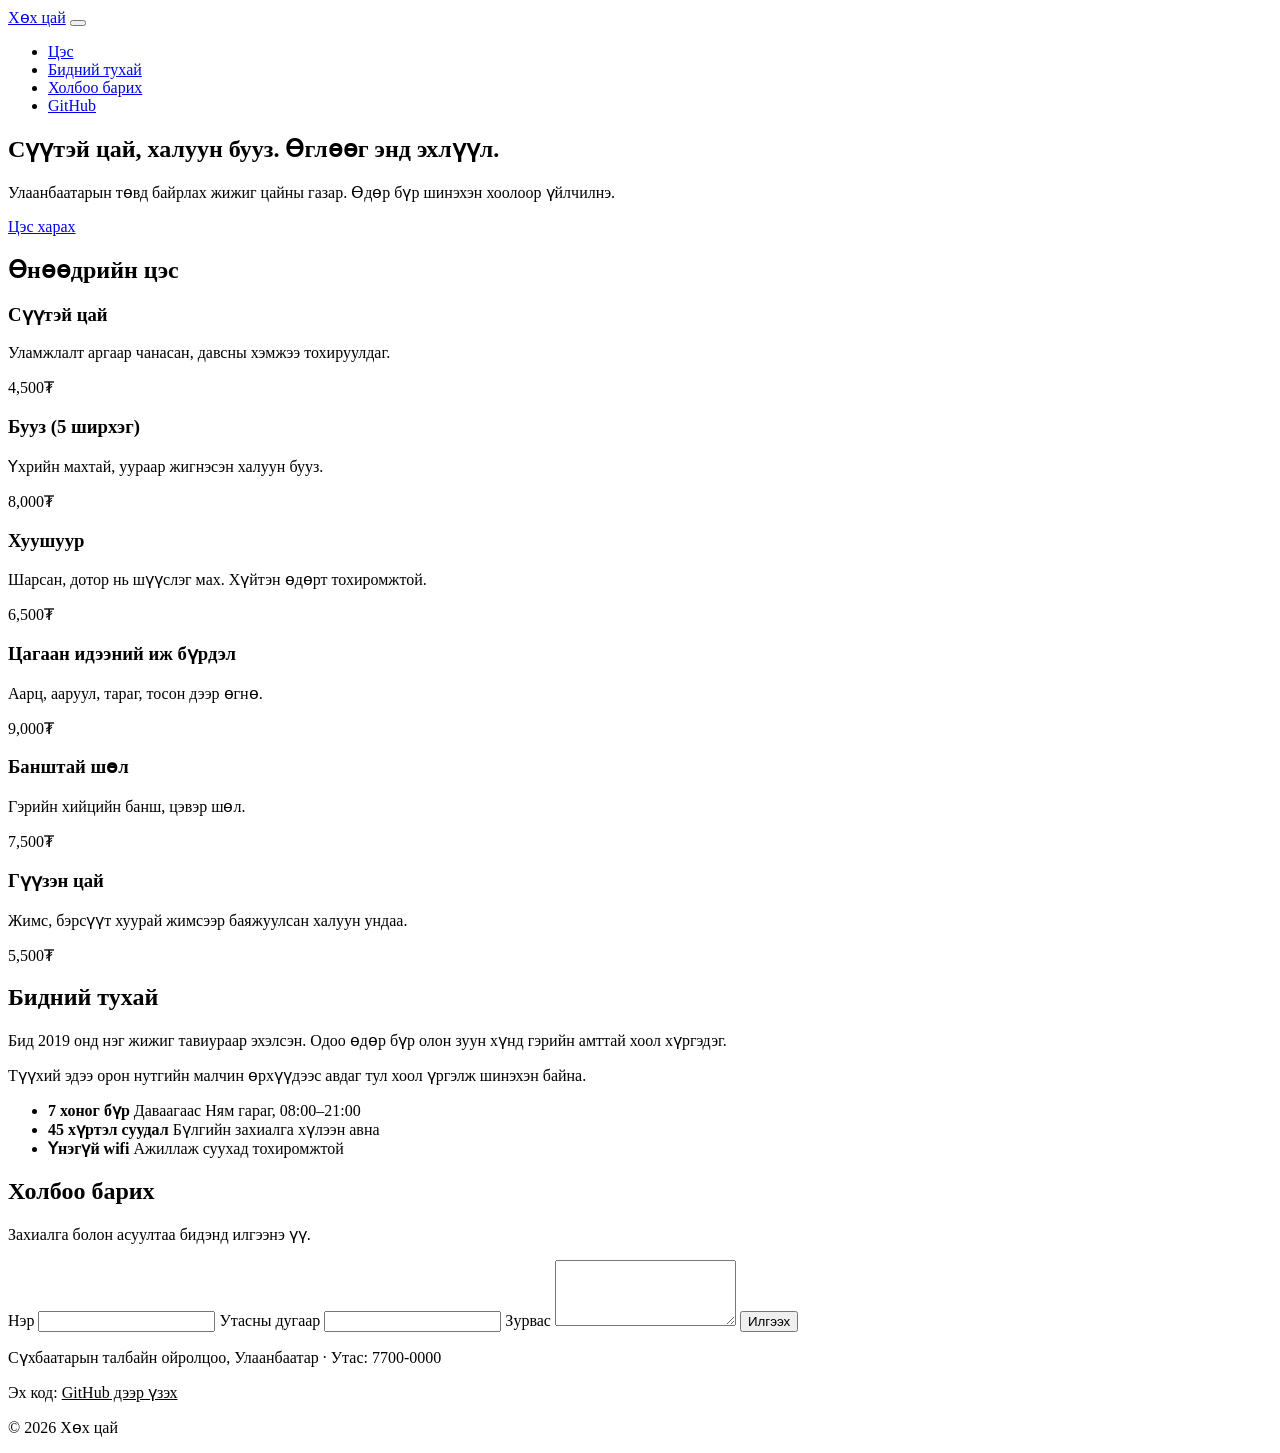
==== index.html @ 978f6e5f "Update web files" ====
<!DOCTYPE html>
<html lang="mn">
<head>
  <meta charset="UTF-8">
  <meta name="viewport" content="width=device-width, initial-scale=1">
  <title>Хөх цайны газар</title>
  <link rel="preconnect" href="https://fonts.googleapis.com">
  <link href="https://fonts.googleapis.com/css2?family=Manrope:wght@400;600;800&display=swap" rel="stylesheet">
  <link rel="stylesheet" href="style.css">
</head>
<body>

  <header class="site-header">
    <div class="container header-inner">
      <a class="logo" href="#top">Хөх цай</a>

      <button class="nav-toggle" id="navToggle" aria-expanded="false" aria-controls="mainNav" aria-label="Цэс нээх">
        <span></span><span></span><span></span>
      </button>

      <nav class="main-nav" id="mainNav" aria-label="Үндсэн цэс">
        <ul>
          <li><a href="#menu">Цэс</a></li>
          <li><a href="#about">Бидний тухай</a></li>
          <li><a href="#contact">Холбоо барих</a></li>
          <!-- GitHub линк цэсэнд нэмэгдсэн -->
          <li><a href="https://github.com/lusuhbayr6-bot/web-development-lab5" target="_blank" rel="noopener noreferrer">GitHub</a></li>
        </ul>
      </nav>
    </div>
  </header>

  <main id="top">
    <section class="hero">
      <div class="container hero-inner">
        <h1>Сүүтэй цай, халуун бууз. Өглөөг энд эхлүүл.</h1>
        <p>Улаанбаатарын төвд байрлах жижиг цайны газар. Өдөр бүр шинэхэн хоолоор үйлчилнэ.</p>
        <a class="btn" href="#menu">Цэс харах</a>
      </div>
    </section>

    <section class="section" id="menu">
      <div class="container">
        <h2>Өнөөдрийн цэс</h2>
        <div class="grid">
          <article class="card">
            <h3>Сүүтэй цай</h3>
            <p>Уламжлалт аргаар чанасан, давсны хэмжээ тохируулдаг.</p>
            <span class="price">4,500₮</span>
          </article>
          <article class="card">
            <h3>Бууз (5 ширхэг)</h3>
            <p>Үхрийн махтай, уураар жигнэсэн халуун бууз.</p>
            <span class="price">8,000₮</span>
          </article>
          <article class="card">
            <h3>Хуушуур</h3>
            <p>Шарсан, дотор нь шүүслэг мах. Хүйтэн өдөрт тохиромжтой.</p>
            <span class="price">6,500₮</span>
          </article>
          <article class="card">
            <h3>Цагаан идээний иж бүрдэл</h3>
            <p>Аарц, ааруул, тараг, тосон дээр өгнө.</p>
            <span class="price">9,000₮</span>
          </article>
          <article class="card">
            <h3>Банштай шөл</h3>
            <p>Гэрийн хийцийн банш, цэвэр шөл.</p>
            <span class="price">7,500₮</span>
          </article>
          <article class="card">
            <h3>Гүүзэн цай</h3>
            <p>Жимс, бэрсүүт хуурай жимсээр баяжуулсан халуун ундаа.</p>
            <span class="price">5,500₮</span>
          </article>
        </div>
      </div>
    </section>

    <section class="section alt" id="about">
      <div class="container about-inner">
        <div>
          <h2>Бидний тухай</h2>
          <p>Бид 2019 онд нэг жижиг тавиураар эхэлсэн. Одоо өдөр бүр олон зуун хүнд гэрийн амттай хоол хүргэдэг.</p>
          <p>Түүхий эдээ орон нутгийн малчин өрхүүдээс авдаг тул хоол үргэлж шинэхэн байна.</p>
        </div>
        <ul class="facts">
          <li><strong>7 хоног бүр</strong> Даваагаас Ням гараг, 08:00–21:00</li>
          <li><strong>45 хүртэл суудал</strong> Бүлгийн захиалга хүлээн авна</li>
          <li><strong>Үнэгүй wifi</strong> Ажиллаж суухад тохиромжтой</li>
        </ul>
      </div>
    </section>

    <section class="section" id="contact">
      <div class="container contact-inner">
        <h2>Холбоо барих</h2>
        <p>Захиалга болон асуултаа бидэнд илгээнэ үү.</p>
        <form class="contact-form" action="#" method="post">
          <label for="name">Нэр</label>
          <input id="name" name="name" type="text" required>

          <label for="phone">Утасны дугаар</label>
          <input id="phone" name="phone" type="tel" required>

          <label for="msg">Зурвас</label>
          <textarea id="msg" name="msg" rows="4"></textarea>

          <button class="btn" type="submit">Илгээх</button>
        </form>
      </div>
    </section>
  </main>

  <footer class="site-footer">
    <div class="container">
      <p>Сүхбаатарын талбайн ойролцоо, Улаанбаатар · Утас: 7700-0000</p>
      <!-- Footer хэсэг дэх GitHub линк -->
      <p>Эх код: <a href="https://github.com/lusuhbayr6-bot/web-development-lab5" target="_blank" rel="noopener noreferrer" style="color: inherit; text-decoration: underline;">GitHub дээр үзэх</a></p>
      <p>© 2026 Хөх цай</p>
    </div>
  </footer>

  <script>
    const toggle = document.getElementById('navToggle');
    const nav = document.getElementById('mainNav');
    toggle.addEventListener('click', () => {
      const open = nav.classList.toggle('open');
      toggle.setAttribute('aria-expanded', open);
      toggle.setAttribute('aria-label', open ? 'Цэс хаах' : 'Цэс нээх');
    });
    nav.addEventListener('click', e => {
      if (e.target.tagName === 'A') {
        nav.classList.remove('open');
        toggle.setAttribute('aria-expanded', 'false');
      }
    });
  </script>
</body>
</html>
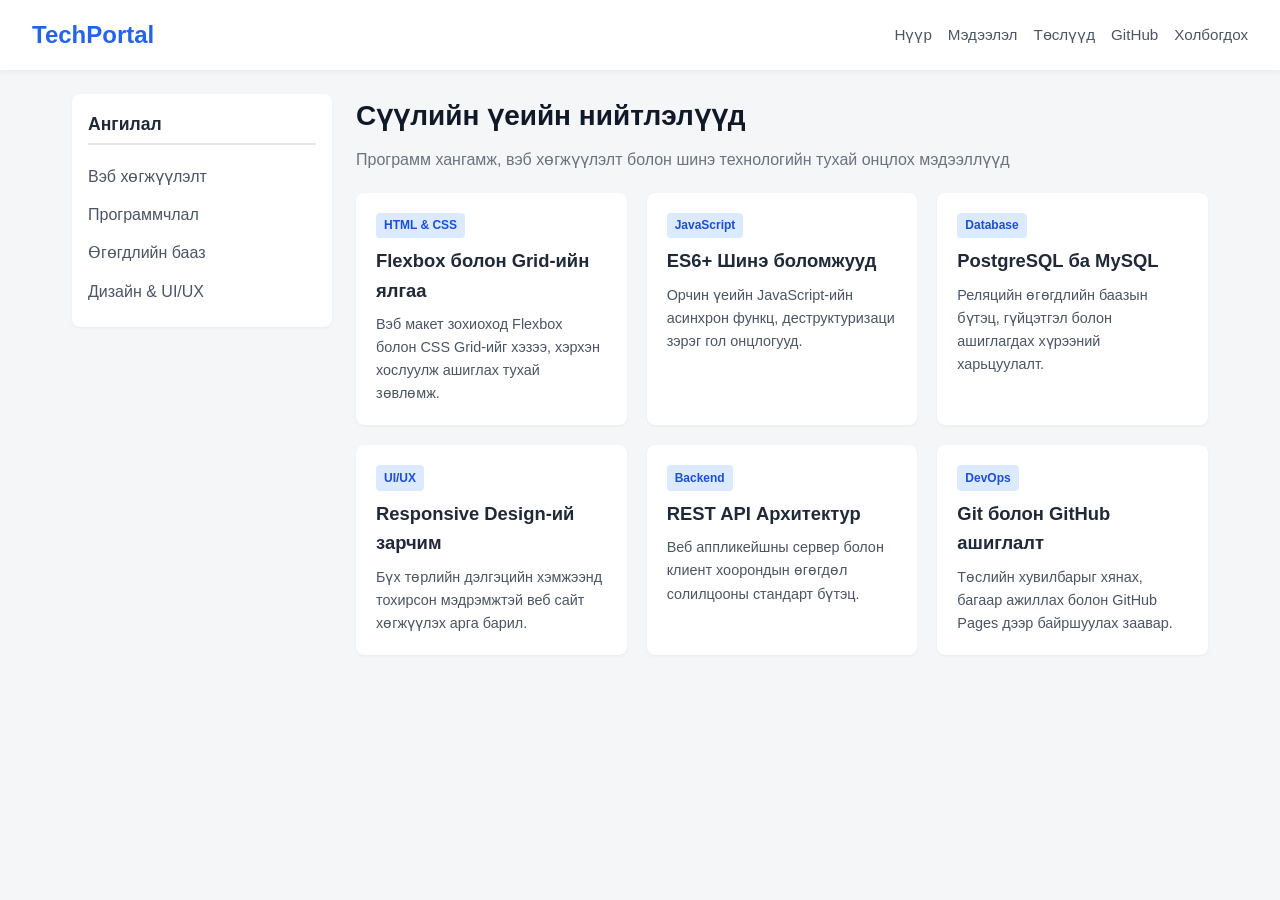
==== commit 3fb821d4: "Update CSS style" ====
--- a/index.html
+++ b/index.html
@@ -1,140 +1,79 @@
 <!DOCTYPE html>
 <html lang="mn">
 <head>
-  <meta charset="UTF-8">
-  <meta name="viewport" content="width=device-width, initial-scale=1">
-  <title>Хөх цайны газар</title>
-  <link rel="preconnect" href="https://fonts.googleapis.com">
-  <link href="https://fonts.googleapis.com/css2?family=Manrope:wght@400;600;800&display=swap" rel="stylesheet">
-  <link rel="stylesheet" href="style.css">
+    <meta charset="UTF-8">
+    <meta name="viewport" content="width=device-width, initial-scale=1.0">
+    <title>Лаб 4 - Layout Design & Software Engineering</title>
+    <link rel="stylesheet" href="style.css">
 </head>
 <body>
 
-  <header class="site-header">
-    <div class="container header-inner">
-      <a class="logo" href="#top">Хөх цай</a>
+    <header class="site-header">
+        <div class="logo">
+            <h2>TechPortal</h2>
+        </div>
+        <nav class="nav-bar">
+            <ul class="nav-links">
+                <li><a href="#">Нүүр</a></li>
+                <li><a href="#">Мэдээлэл</a></li>
+                <li><a href="#">Төслүүд</a></li>
+                <li><a href="https://github.com/lusuhbayr6-bot/web-development-lab5" target="_blank" rel="noopener noreferrer" class="github-link">GitHub</a></li>
+                <li><a href="#">Холбогдох</a></li>
+            </ul>
+        </nav>
+    </header>
 
-      <button class="nav-toggle" id="navToggle" aria-expanded="false" aria-controls="mainNav" aria-label="Цэс нээх">
-        <span></span><span></span><span></span>
-      </button>
+    <div class="main-container">
+        
+        <aside class="sidebar">
+            <h3>Ангилал</h3>
+            <ul>
+                <li><a href="#">Вэб хөгжүүлэлт</a></li>
+                <li><a href="#">Программчлал</a></li>
+                <li><a href="#">Өгөгдлийн бааз</a></li>
+                <li><a href="#">Дизайн & UI/UX</a></li>
+            </ul>
+        </aside>
 
-      <nav class="main-nav" id="mainNav" aria-label="Үндсэн цэс">
-        <ul>
-          <li><a href="#menu">Цэс</a></li>
-          <li><a href="#about">Бидний тухай</a></li>
-          <li><a href="#contact">Холбоо барих</a></li>
-          <!-- GitHub линк цэсэнд нэмэгдсэн -->
-          <li><a href="https://github.com/lusuhbayr6-bot/web-development-lab5" target="_blank" rel="noopener noreferrer">GitHub</a></li>
-        </ul>
-      </nav>
+        <main class="main-content">
+            <h1>Сүүлийн үеийн нийтлэлүүд</h1>
+            <p>Программ хангамж, вэб хөгжүүлэлт болон шинэ технологийн тухай онцлох мэдээллүүд</p>
+            
+            <div class="card-grid">
+                <article class="card">
+                    <span class="tag">HTML & CSS</span>
+                    <h3>Flexbox болон Grid-ийн ялгаа</h3>
+                    <p>Вэб макет зохиоход Flexbox болон CSS Grid-ийг хэзээ, хэрхэн хослуулж ашиглах тухай зөвлөмж.</p>
+                </article>
+                <article class="card">
+                    <span class="tag">JavaScript</span>
+                    <h3>ES6+ Шинэ боломжууд</h3>
+                    <p>Орчин үеийн JavaScript-ийн асинхрон функц, деструктуризаци зэрэг гол онцлогууд.</p>
+                </article>
+                <article class="card">
+                    <span class="tag">Database</span>
+                    <h3>PostgreSQL ба MySQL</h3>
+                    <p>Реляцийн өгөгдлийн баазын бүтэц, гүйцэтгэл болон ашиглагдах хүрээний харьцуулалт.</p>
+                </article>
+                <article class="card">
+                    <span class="tag">UI/UX</span>
+                    <h3>Responsive Design-ий зарчим</h3>
+                    <p>Бүх төрлийн дэлгэцийн хэмжээнд тохирсон мэдрэмжтэй веб сайт хөгжүүлэх арга барил.</p>
+                </article>
+                <article class="card">
+                    <span class="tag">Backend</span>
+                    <h3>REST API Архитектур</h3>
+                    <p>Веб аппликейшны сервер болон клиент хоорондын өгөгдөл солилцооны стандарт бүтэц.</p>
+                </article>
+                <article class="card">
+                    <span class="tag">DevOps</span>
+                    <h3>Git болон GitHub ашиглалт</h3>
+                    <p>Төслийн хувилбарыг хянах, багаар ажиллах болон GitHub Pages дээр байршуулах заавар.</p>
+                </article>
+            </div>
+        </main>
+
     </div>
-  </header>
 
-  <main id="top">
-    <section class="hero">
-      <div class="container hero-inner">
-        <h1>Сүүтэй цай, халуун бууз. Өглөөг энд эхлүүл.</h1>
-        <p>Улаанбаатарын төвд байрлах жижиг цайны газар. Өдөр бүр шинэхэн хоолоор үйлчилнэ.</p>
-        <a class="btn" href="#menu">Цэс харах</a>
-      </div>
-    </section>
-
-    <section class="section" id="menu">
-      <div class="container">
-        <h2>Өнөөдрийн цэс</h2>
-        <div class="grid">
-          <article class="card">
-            <h3>Сүүтэй цай</h3>
-            <p>Уламжлалт аргаар чанасан, давсны хэмжээ тохируулдаг.</p>
-            <span class="price">4,500₮</span>
-          </article>
-          <article class="card">
-            <h3>Бууз (5 ширхэг)</h3>
-            <p>Үхрийн махтай, уураар жигнэсэн халуун бууз.</p>
-            <span class="price">8,000₮</span>
-          </article>
-          <article class="card">
-            <h3>Хуушуур</h3>
-            <p>Шарсан, дотор нь шүүслэг мах. Хүйтэн өдөрт тохиромжтой.</p>
-            <span class="price">6,500₮</span>
-          </article>
-          <article class="card">
-            <h3>Цагаан идээний иж бүрдэл</h3>
-            <p>Аарц, ааруул, тараг, тосон дээр өгнө.</p>
-            <span class="price">9,000₮</span>
-          </article>
-          <article class="card">
-            <h3>Банштай шөл</h3>
-            <p>Гэрийн хийцийн банш, цэвэр шөл.</p>
-            <span class="price">7,500₮</span>
-          </article>
-          <article class="card">
-            <h3>Гүүзэн цай</h3>
-            <p>Жимс, бэрсүүт хуурай жимсээр баяжуулсан халуун ундаа.</p>
-            <span class="price">5,500₮</span>
-          </article>
-        </div>
-      </div>
-    </section>
-
-    <section class="section alt" id="about">
-      <div class="container about-inner">
-        <div>
-          <h2>Бидний тухай</h2>
-          <p>Бид 2019 онд нэг жижиг тавиураар эхэлсэн. Одоо өдөр бүр олон зуун хүнд гэрийн амттай хоол хүргэдэг.</p>
-          <p>Түүхий эдээ орон нутгийн малчин өрхүүдээс авдаг тул хоол үргэлж шинэхэн байна.</p>
-        </div>
-        <ul class="facts">
-          <li><strong>7 хоног бүр</strong> Даваагаас Ням гараг, 08:00–21:00</li>
-          <li><strong>45 хүртэл суудал</strong> Бүлгийн захиалга хүлээн авна</li>
-          <li><strong>Үнэгүй wifi</strong> Ажиллаж суухад тохиромжтой</li>
-        </ul>
-      </div>
-    </section>
-
-    <section class="section" id="contact">
-      <div class="container contact-inner">
-        <h2>Холбоо барих</h2>
-        <p>Захиалга болон асуултаа бидэнд илгээнэ үү.</p>
-        <form class="contact-form" action="#" method="post">
-          <label for="name">Нэр</label>
-          <input id="name" name="name" type="text" required>
-
-          <label for="phone">Утасны дугаар</label>
-          <input id="phone" name="phone" type="tel" required>
-
-          <label for="msg">Зурвас</label>
-          <textarea id="msg" name="msg" rows="4"></textarea>
-
-          <button class="btn" type="submit">Илгээх</button>
-        </form>
-      </div>
-    </section>
-  </main>
-
-  <footer class="site-footer">
-    <div class="container">
-      <p>Сүхбаатарын талбайн ойролцоо, Улаанбаатар · Утас: 7700-0000</p>
-      <!-- Footer хэсэг дэх GitHub линк -->
-      <p>Эх код: <a href="https://github.com/lusuhbayr6-bot/web-development-lab5" target="_blank" rel="noopener noreferrer" style="color: inherit; text-decoration: underline;">GitHub дээр үзэх</a></p>
-      <p>© 2026 Хөх цай</p>
-    </div>
-  </footer>
-
-  <script>
-    const toggle = document.getElementById('navToggle');
-    const nav = document.getElementById('mainNav');
-    toggle.addEventListener('click', () => {
-      const open = nav.classList.toggle('open');
-      toggle.setAttribute('aria-expanded', open);
-      toggle.setAttribute('aria-label', open ? 'Цэс хаах' : 'Цэс нээх');
-    });
-    nav.addEventListener('click', e => {
-      if (e.target.tagName === 'A') {
-        nav.classList.remove('open');
-        toggle.setAttribute('aria-expanded', 'false');
-      }
-    });
-  </script>
 </body>
 </html>
--- a/style.css
+++ b/style.css
@@ -0,0 +1,202 @@
+* {
+    margin: 0;
+    padding: 0;
+    box-sizing: border-box;
+}
+
+body {
+    font-family: 'Segoe UI', Tahoma, Geneva, Verdana, sans-serif;
+    line-height: 1.6;
+    color: #333;
+    background-color: #f4f6f8;
+}
+
+a {
+    text-decoration: none;
+    color: inherit;
+}
+
+ul {
+    list-style: none;
+}
+
+.site-header {
+    background-color: #ffffff;
+    padding: 1rem;
+    box-shadow: 0 2px 5px rgba(0,0,0,0.05);
+    display: flex;
+    flex-direction: column;
+    gap: 0.75rem;
+    position: sticky;
+    top: 0;
+    z-index: 100;
+}
+
+.logo h2 {
+    color: #2563eb;
+    font-size: 1.5rem;
+}
+
+.nav-links {
+    display: flex;
+    flex-wrap: wrap;
+    gap: 0.5rem 1rem;
+    font-size: 0.95rem;
+}
+
+.nav-links a {
+    color: #4b5563;
+    transition: color 0.2s;
+}
+
+.nav-links a:hover, .github-link {
+    color: #2563eb;
+    font-weight: 500;
+}
+
+.main-container {
+    display: flex;
+    flex-direction: column;
+    padding: 1rem;
+    gap: 1.5rem;
+    max-width: 1200px;
+    margin: 0 auto;
+}
+
+.sidebar {
+    background: #ffffff;
+    padding: 1rem;
+    border-radius: 8px;
+    box-shadow: 0 1px 3px rgba(0,0,0,0.05);
+}
+
+.sidebar h3 {
+    margin-bottom: 0.75rem;
+    font-size: 1.1rem;
+    color: #1f2937;
+    border-bottom: 2px solid #e5e7eb;
+    padding-bottom: 0.3rem;
+}
+
+.sidebar ul li {
+    padding: 0.4rem 0;
+}
+
+.sidebar ul li a {
+    color: #4b5563;
+    display: block;
+    transition: padding-left 0.2s, color 0.2s;
+}
+
+.sidebar ul li a:hover {
+    color: #2563eb;
+    padding-left: 5px;
+}
+
+.main-content h1 {
+    font-size: 1.75rem;
+    margin-bottom: 0.5rem;
+    color: #111827;
+}
+
+.main-content > p {
+    color: #6b7280;
+    margin-bottom: 1.25rem;
+}
+
+.card-grid {
+    display: grid;
+    grid-template-columns: 1fr;
+    gap: 1rem;
+}
+
+.card {
+    background: #ffffff;
+    padding: 1.25rem;
+    border-radius: 8px;
+    box-shadow: 0 1px 3px rgba(0,0,0,0.05);
+    display: flex;
+    flex-direction: column;
+    gap: 0.5rem;
+    transition: transform 0.2s, box-shadow 0.2s;
+}
+
+.card:hover {
+    transform: translateY(-3px);
+    box-shadow: 0 4px 10px rgba(0,0,0,0.08);
+}
+
+.card .tag {
+    align-self: flex-start;
+    background-color: #dbeafe;
+    color: #1d4ed8;
+    font-size: 0.75rem;
+    font-weight: 600;
+    padding: 0.2rem 0.5rem;
+    border-radius: 4px;
+}
+
+.card h3 {
+    font-size: 1.15rem;
+    color: #1f2937;
+}
+
+.card p {
+    color: #4b5563;
+    font-size: 0.9rem;
+}
+
+.site-footer {
+    background-color: #ffffff;
+    text-align: center;
+    padding: 1.5rem;
+    margin-top: 2rem;
+    color: #6b7280;
+    font-size: 0.85rem;
+    border-top: 1px solid #e5e7eb;
+}
+
+.site-footer a {
+    color: #2563eb;
+}
+
+
+@media (min-width: 768px) {
+    .site-header {
+        flex-direction: row;
+        justify-content: space-between;
+        align-items: center;
+        padding: 1rem 2rem;
+    }
+
+    .main-container {
+        padding: 1.5rem 2rem;
+    }
+
+    .card-grid {
+        grid-template-columns: repeat(2, 1fr);
+        gap: 1.25rem;
+    }
+}
+
+@media (min-width: 1024px) {
+    .main-container {
+        flex-direction: row;
+        align-items: flex-start;
+    }
+
+    .sidebar {
+        width: 260px;
+        flex-shrink: 0;
+        position: sticky;
+        top: 5rem;
+    }
+
+    .main-content {
+        flex: 1;
+    }
+
+    .card-grid {
+        grid-template-columns: repeat(3, 1fr);
+    }
+}
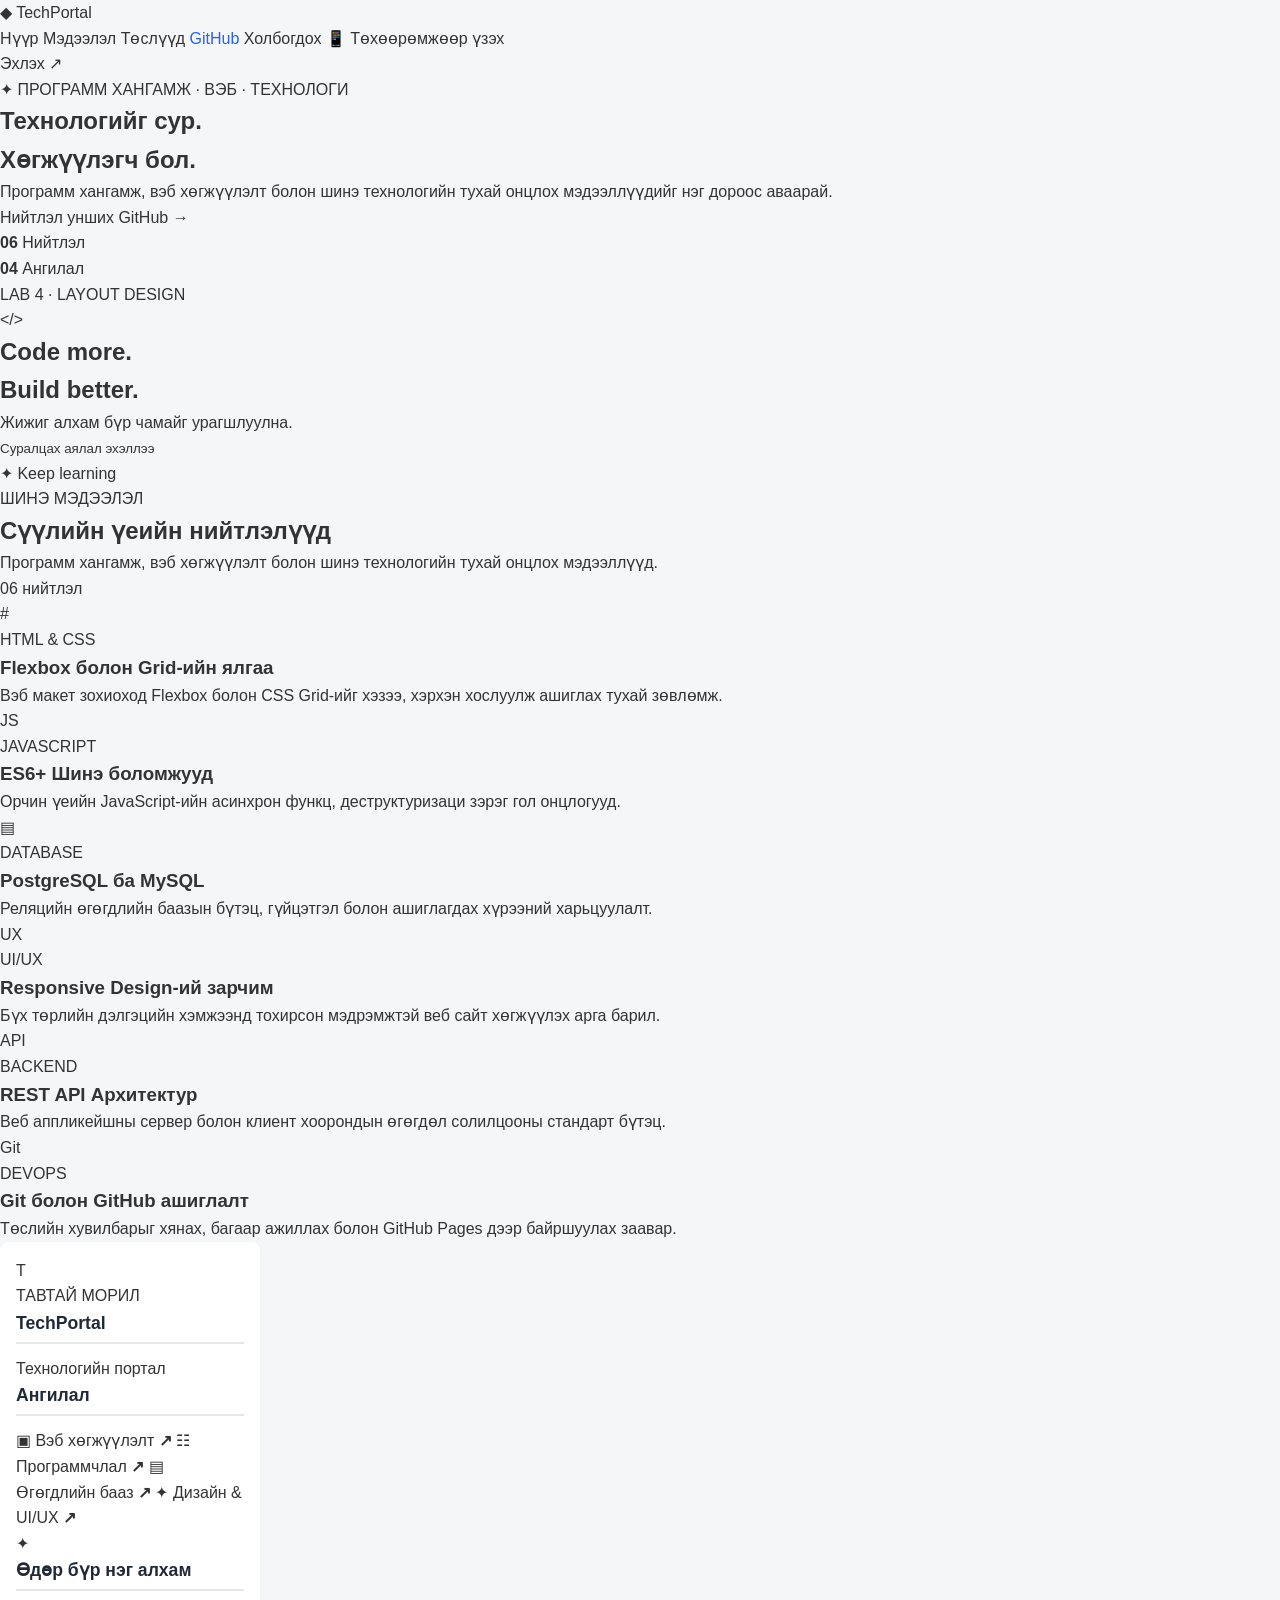
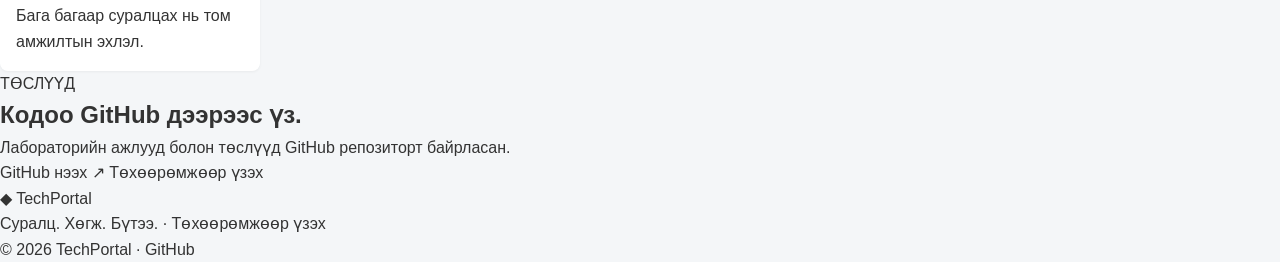
==== commit 704775ba: "Move files to root directory" ====
--- a/index.html
+++ b/index.html
@@ -3,77 +3,191 @@
 <head>
     <meta charset="UTF-8">
     <meta name="viewport" content="width=device-width, initial-scale=1.0">
-    <title>Лаб 4 - Layout Design & Software Engineering</title>
+    <title>TechPortal | Лаб 4 - Layout Design & Software Engineering</title>
     <link rel="stylesheet" href="style.css">
 </head>
 <body>
-
-    <header class="site-header">
-        <div class="logo">
-            <h2>TechPortal</h2>
-        </div>
-        <nav class="nav-bar">
-            <ul class="nav-links">
-                <li><a href="#">Нүүр</a></li>
-                <li><a href="#">Мэдээлэл</a></li>
-                <li><a href="#">Төслүүд</a></li>
-                <li><a href="https://github.com/lusuhbayr6-bot/web-development-lab5" target="_blank" rel="noopener noreferrer" class="github-link">GitHub</a></li>
-                <li><a href="#">Холбогдох</a></li>
-            </ul>
+ 
+    <header class="header" id="home">
+        <a href="#home" class="logo">
+            <span class="logo-icon">◆</span>
+            Tech<span class="logo-accent">Portal</span>
+        </a>
+ 
+        <nav class="nav">
+            <a href="#home" class="active">Нүүр</a>
+            <a href="#articles">Мэдээлэл</a>
+            <a href="#projects">Төслүүд</a>
+            <a href="https://github.com/lusuhbayr6-bot/web-development-lab5" target="_blank" rel="noopener noreferrer" class="github-link">GitHub</a>
+            <a href="#contact">Холбогдох</a>
+            <a href="preview.html" class="preview-link">📱 Төхөөрөмжөөр үзэх</a>
         </nav>
+ 
+        <a href="#articles" class="login-button">Эхлэх ↗</a>
     </header>
-
-    <div class="main-container">
-        
-        <aside class="sidebar">
-            <h3>Ангилал</h3>
-            <ul>
-                <li><a href="#">Вэб хөгжүүлэлт</a></li>
-                <li><a href="#">Программчлал</a></li>
-                <li><a href="#">Өгөгдлийн бааз</a></li>
-                <li><a href="#">Дизайн & UI/UX</a></li>
-            </ul>
-        </aside>
-
-        <main class="main-content">
-            <h1>Сүүлийн үеийн нийтлэлүүд</h1>
-            <p>Программ хангамж, вэб хөгжүүлэлт болон шинэ технологийн тухай онцлох мэдээллүүд</p>
-            
-            <div class="card-grid">
-                <article class="card">
-                    <span class="tag">HTML & CSS</span>
-                    <h3>Flexbox болон Grid-ийн ялгаа</h3>
-                    <p>Вэб макет зохиоход Flexbox болон CSS Grid-ийг хэзээ, хэрхэн хослуулж ашиглах тухай зөвлөмж.</p>
-                </article>
-                <article class="card">
-                    <span class="tag">JavaScript</span>
-                    <h3>ES6+ Шинэ боломжууд</h3>
-                    <p>Орчин үеийн JavaScript-ийн асинхрон функц, деструктуризаци зэрэг гол онцлогууд.</p>
-                </article>
-                <article class="card">
-                    <span class="tag">Database</span>
-                    <h3>PostgreSQL ба MySQL</h3>
-                    <p>Реляцийн өгөгдлийн баазын бүтэц, гүйцэтгэл болон ашиглагдах хүрээний харьцуулалт.</p>
-                </article>
-                <article class="card">
-                    <span class="tag">UI/UX</span>
-                    <h3>Responsive Design-ий зарчим</h3>
-                    <p>Бүх төрлийн дэлгэцийн хэмжээнд тохирсон мэдрэмжтэй веб сайт хөгжүүлэх арга барил.</p>
-                </article>
-                <article class="card">
-                    <span class="tag">Backend</span>
-                    <h3>REST API Архитектур</h3>
-                    <p>Веб аппликейшны сервер болон клиент хоорондын өгөгдөл солилцооны стандарт бүтэц.</p>
-                </article>
-                <article class="card">
-                    <span class="tag">DevOps</span>
-                    <h3>Git болон GitHub ашиглалт</h3>
-                    <p>Төслийн хувилбарыг хянах, багаар ажиллах болон GitHub Pages дээр байршуулах заавар.</p>
-                </article>
+ 
+    <main>
+        <section class="hero">
+            <div class="hero-content">
+                <span class="eyebrow">✦ ПРОГРАММ ХАНГАМЖ · ВЭБ · ТЕХНОЛОГИ</span>
+ 
+                <h1>
+                    Технологийг сур.<br>
+                    <span>Хөгжүүлэгч бол.</span>
+                </h1>
+ 
+                <p>
+                    Программ хангамж, вэб хөгжүүлэлт болон шинэ технологийн
+                    тухай онцлох мэдээллүүдийг нэг дороос аваарай.
+                </p>
+ 
+                <div class="hero-buttons">
+                    <a href="#articles" class="primary-button">Нийтлэл унших</a>
+                    <a href="https://github.com/lusuhbayr6-bot/web-development-lab5" target="_blank" rel="noopener noreferrer" class="outline-button">GitHub →</a>
+                </div>
+ 
+                <div class="hero-stats">
+                    <div>
+                        <strong>06</strong>
+                        <span>Нийтлэл</span>
+                    </div>
+                    <div>
+                        <strong>04</strong>
+                        <span>Ангилал</span>
+                    </div>
+                </div>
             </div>
-        </main>
-
-    </div>
-
+ 
+            <div class="hero-visual">
+                <div class="visual-glow"></div>
+                <div class="visual-card">
+                    <span class="visual-label">LAB 4 · LAYOUT DESIGN</span>
+                    <div class="visual-symbol">&lt;/&gt;</div>
+                    <h2>Code more.<br>Build better.</h2>
+                    <p>Жижиг алхам бүр чамайг урагшлуулна.</p>
+                    <div class="progress-line"><span></span></div>
+                    <small>Суралцах аялал эхэллээ</small>
+                </div>
+                <div class="floating-badge">✦ Keep learning</div>
+            </div>
+        </section>
+ 
+        <section class="dashboard">
+            <div class="main-content">
+ 
+                <section class="courses" id="articles">
+                    <div class="section-heading">
+                        <div>
+                            <span class="section-label">ШИНЭ МЭДЭЭЛЭЛ</span>
+                            <h2>Сүүлийн үеийн нийтлэлүүд</h2>
+                            <p>Программ хангамж, вэб хөгжүүлэлт болон шинэ технологийн тухай онцлох мэдээллүүд.</p>
+                        </div>
+                        <span class="course-count">06 нийтлэл</span>
+                    </div>
+ 
+                    <div class="course-grid">
+                        <article class="course-card card-blue">
+                            <div class="card-top">
+                                <div class="course-icon">#</div>
+                            </div>
+                            <span class="course-type">HTML &amp; CSS</span>
+                            <h3>Flexbox болон Grid-ийн ялгаа</h3>
+                            <p>Вэб макет зохиоход Flexbox болон CSS Grid-ийг хэзээ, хэрхэн хослуулж ашиглах тухай зөвлөмж.</p>
+                        </article>
+ 
+                        <article class="course-card card-purple">
+                            <div class="card-top">
+                                <div class="course-icon">JS</div>
+                            </div>
+                            <span class="course-type">JAVASCRIPT</span>
+                            <h3>ES6+ Шинэ боломжууд</h3>
+                            <p>Орчин үеийн JavaScript-ийн асинхрон функц, деструктуризаци зэрэг гол онцлогууд.</p>
+                        </article>
+ 
+                        <article class="course-card card-green">
+                            <div class="card-top">
+                                <div class="course-icon">▤</div>
+                            </div>
+                            <span class="course-type">DATABASE</span>
+                            <h3>PostgreSQL ба MySQL</h3>
+                            <p>Реляцийн өгөгдлийн баазын бүтэц, гүйцэтгэл болон ашиглагдах хүрээний харьцуулалт.</p>
+                        </article>
+ 
+                        <article class="course-card card-blue">
+                            <div class="card-top">
+                                <div class="course-icon">UX</div>
+                            </div>
+                            <span class="course-type">UI/UX</span>
+                            <h3>Responsive Design-ий зарчим</h3>
+                            <p>Бүх төрлийн дэлгэцийн хэмжээнд тохирсон мэдрэмжтэй веб сайт хөгжүүлэх арга барил.</p>
+                        </article>
+ 
+                        <article class="course-card card-purple">
+                            <div class="card-top">
+                                <div class="course-icon">API</div>
+                            </div>
+                            <span class="course-type">BACKEND</span>
+                            <h3>REST API Архитектур</h3>
+                            <p>Веб аппликейшны сервер болон клиент хоорондын өгөгдөл солилцооны стандарт бүтэц.</p>
+                        </article>
+ 
+                        <article class="course-card card-green">
+                            <div class="card-top">
+                                <div class="course-icon">Git</div>
+                            </div>
+                            <span class="course-type">DEVOPS</span>
+                            <h3>Git болон GitHub ашиглалт</h3>
+                            <p>Төслийн хувилбарыг хянах, багаар ажиллах болон GitHub Pages дээр байршуулах заавар.</p>
+                        </article>
+                    </div>
+                </section>
+ 
+            </div>
+ 
+            <aside class="sidebar">
+                <div class="profile-card">
+                    <div class="profile-avatar">T</div>
+                    <div>
+                        <span class="profile-label">ТАВТАЙ МОРИЛ</span>
+                        <h3>TechPortal</h3>
+                        <p>Технологийн портал</p>
+                    </div>
+                </div>
+ 
+                <div class="sidebar-section">
+                    <h3>Ангилал</h3>
+                    <a href="#articles"><span>▣</span> Вэб хөгжүүлэлт <b>↗</b></a>
+                    <a href="#articles"><span>☷</span> Программчлал <b>↗</b></a>
+                    <a href="#articles"><span>▤</span> Өгөгдлийн бааз <b>↗</b></a>
+                    <a href="#articles"><span>✦</span> Дизайн &amp; UI/UX <b>↗</b></a>
+                </div>
+ 
+                <div class="tip-card">
+                    <span class="tip-icon">✦</span>
+                    <h3>Өдөр бүр нэг алхам</h3>
+                    <p>Бага багаар суралцах нь том амжилтын эхлэл.</p>
+                </div>
+            </aside>
+        </section>
+ 
+        <section class="about" id="projects">
+            <span class="section-label">ТӨСЛҮҮД</span>
+            <h2>Кодоо GitHub дээрээс үз.</h2>
+            <p>Лабораторийн ажлууд болон төслүүд GitHub репозиторт байрласан.</p>
+            <a href="https://github.com/lusuhbayr6-bot/web-development-lab5" target="_blank" rel="noopener noreferrer" class="primary-button">GitHub нээх ↗</a>
+            <a href="preview.html" class="primary-button">Төхөөрөмжөөр үзэх</a>
+        </section>
+    </main>
+ 
+    <footer class="footer" id="contact">
+        <a href="#home" class="logo">
+            <span class="logo-icon">◆</span>
+            Tech<span class="logo-accent">Portal</span>
+        </a>
+        <p>Суралц. Хөгж. Бүтээ. · <a href="preview.html">Төхөөрөмжөөр үзэх</a></p>
+        <span>© 2026 TechPortal · <a href="https://github.com/lusuhbayr6-bot/web-development-lab5" target="_blank" rel="noopener noreferrer">GitHub</a></span>
+    </footer>
+ 
 </body>
-</html>+</html>
+ 
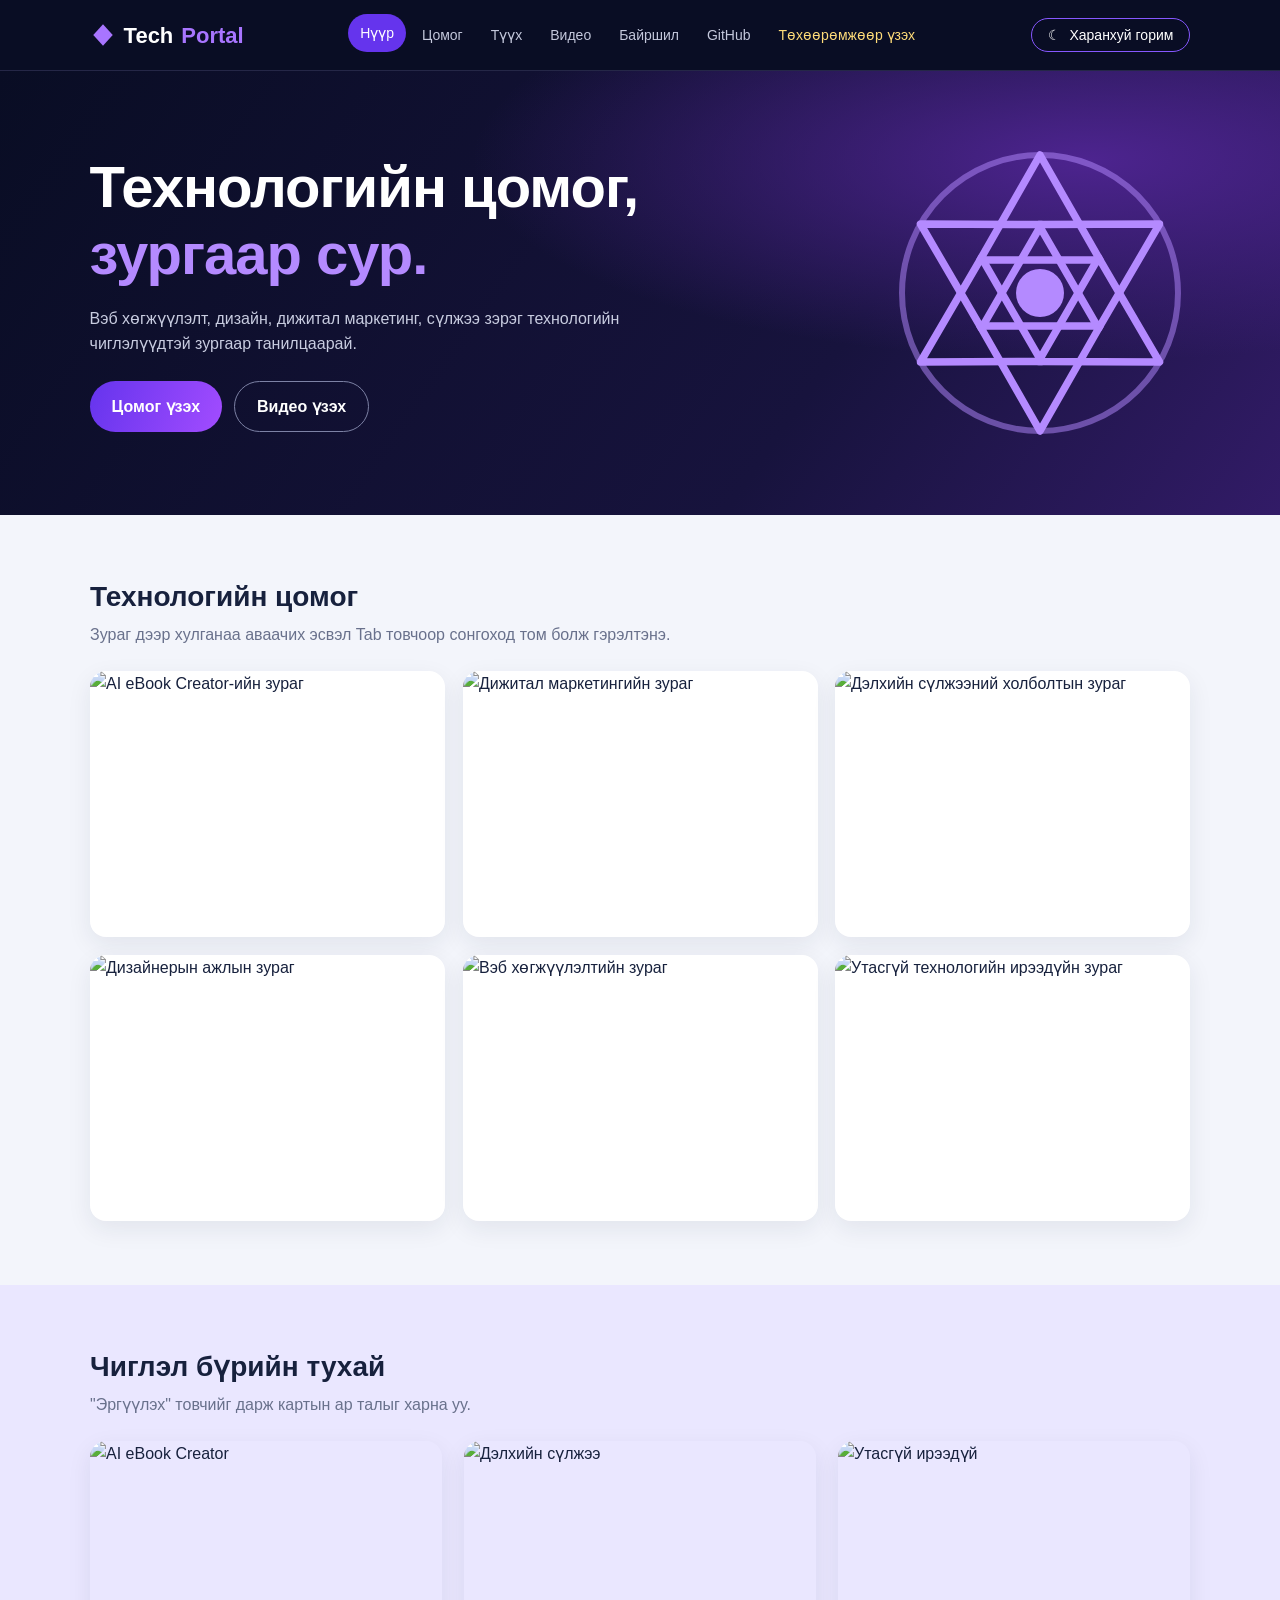
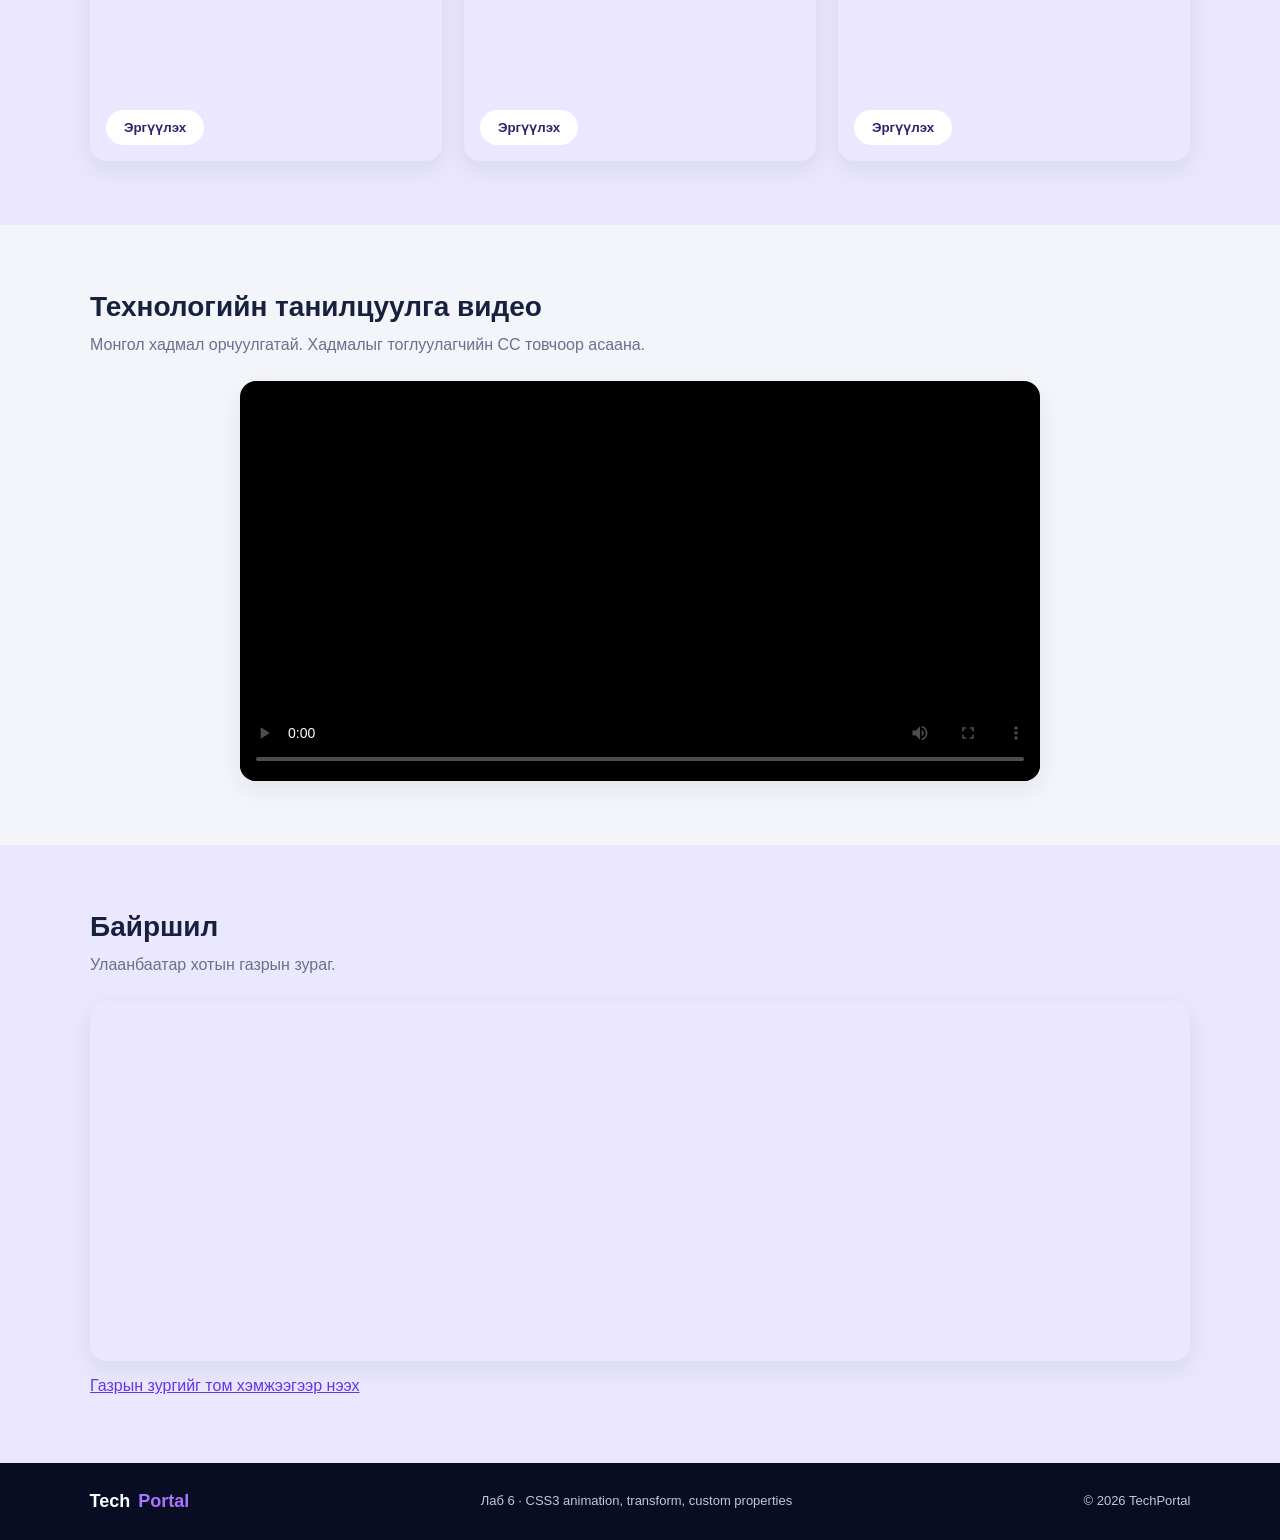
==== commit 2ae6341a: "Lab 6: CSS animation, transform, custom properties, multimedia" ====
--- a/index.html
+++ b/index.html
@@ -3,191 +3,200 @@
 <head>
     <meta charset="UTF-8">
     <meta name="viewport" content="width=device-width, initial-scale=1.0">
-    <title>TechPortal | Лаб 4 - Layout Design & Software Engineering</title>
+    <title>TechPortal | Лаб 6 - Технологийн цомог</title>
     <link rel="stylesheet" href="style.css">
 </head>
 <body>
- 
+    <a href="#gallery" class="skip-link">Үндсэн агуулга руу очих</a>
+
     <header class="header" id="home">
         <a href="#home" class="logo">
-            <span class="logo-icon">◆</span>
+            <svg class="logo-svg" viewBox="0 0 24 24" width="26" height="26" role="img" aria-labelledby="logo-title">
+                <title id="logo-title">TechPortal лого</title>
+                <path d="M12 2l9 10-9 10-9-10z" fill="currentColor"/>
+            </svg>
             Tech<span class="logo-accent">Portal</span>
         </a>
- 
-        <nav class="nav">
+
+        <nav class="nav" aria-label="Үндсэн цэс">
             <a href="#home" class="active">Нүүр</a>
-            <a href="#articles">Мэдээлэл</a>
-            <a href="#projects">Төслүүд</a>
-            <a href="https://github.com/lusuhbayr6-bot/web-development-lab5" target="_blank" rel="noopener noreferrer" class="github-link">GitHub</a>
-            <a href="#contact">Холбогдох</a>
-            <a href="preview.html" class="preview-link">📱 Төхөөрөмжөөр үзэх</a>
+            <a href="#gallery">Цомог</a>
+            <a href="#flip">Түүх</a>
+            <a href="#video">Видео</a>
+            <a href="#map">Байршил</a>
+            <a href="https://github.com/lusuhbayr6-bot/web-development-lab5" target="_blank" rel="noopener noreferrer">GitHub</a>
+            <a href="preview.html" class="preview-link">Төхөөрөмжөөр үзэх</a>
         </nav>
- 
-        <a href="#articles" class="login-button">Эхлэх ↗</a>
+
+        <button type="button" class="theme-toggle" id="theme-toggle" aria-pressed="false">
+            <span class="theme-icon" aria-hidden="true">☾</span>
+            <span class="theme-label">Харанхуй горим</span>
+        </button>
     </header>
- 
+
     <main>
         <section class="hero">
             <div class="hero-content">
-                <span class="eyebrow">✦ ПРОГРАММ ХАНГАМЖ · ВЭБ · ТЕХНОЛОГИ</span>
- 
-                <h1>
-                    Технологийг сур.<br>
-                    <span>Хөгжүүлэгч бол.</span>
-                </h1>
- 
+                <h1>Технологийн цомог,<br><span>зургаар сур.</span></h1>
                 <p>
-                    Программ хангамж, вэб хөгжүүлэлт болон шинэ технологийн
-                    тухай онцлох мэдээллүүдийг нэг дороос аваарай.
+                    Вэб хөгжүүлэлт, дизайн, дижитал маркетинг, сүлжээ зэрэг
+                    технологийн чиглэлүүдтэй зургаар танилцаарай.
                 </p>
- 
                 <div class="hero-buttons">
-                    <a href="#articles" class="primary-button">Нийтлэл унших</a>
-                    <a href="https://github.com/lusuhbayr6-bot/web-development-lab5" target="_blank" rel="noopener noreferrer" class="outline-button">GitHub →</a>
-                </div>
- 
-                <div class="hero-stats">
-                    <div>
-                        <strong>06</strong>
-                        <span>Нийтлэл</span>
+                    <a href="#gallery" class="primary-button">Цомог үзэх</a>
+                    <a href="#video" class="outline-button">Видео үзэх</a>
+                </div>
+            </div>
+
+            <svg class="aperture" viewBox="0 0 200 200" width="220" height="220" aria-hidden="true" focusable="false">
+                <circle cx="100" cy="100" r="92" fill="none" stroke="currentColor" stroke-width="4" opacity=".5"/>
+                <g fill="none" stroke="currentColor" stroke-width="5" stroke-linejoin="round">
+                    <path d="M100 8 L140 78 L60 78 Z" transform="rotate(0 100 100)"/>
+                    <path d="M100 8 L140 78 L60 78 Z" transform="rotate(60 100 100)"/>
+                    <path d="M100 8 L140 78 L60 78 Z" transform="rotate(120 100 100)"/>
+                    <path d="M100 8 L140 78 L60 78 Z" transform="rotate(180 100 100)"/>
+                    <path d="M100 8 L140 78 L60 78 Z" transform="rotate(240 100 100)"/>
+                    <path d="M100 8 L140 78 L60 78 Z" transform="rotate(300 100 100)"/>
+                </g>
+                <circle cx="100" cy="100" r="16" fill="currentColor"/>
+            </svg>
+        </section>
+
+        <section class="section" id="gallery" aria-labelledby="gallery-title">
+            <div class="section-heading">
+                <h2 id="gallery-title">Технологийн цомог</h2>
+                <p>Зураг дээр хулганаа аваачих эсвэл Tab товчоор сонгоход том болж гэрэлтэнэ.</p>
+            </div>
+
+            <ul class="gallery">
+                <li style="--i:0">
+                    <a class="photo" href="img/photo1.jpg">
+                        <img src="img/photo1.jpg" alt="AI eBook Creator-ийн зураг" width="800" height="600" loading="lazy">
+                        <span class="caption">AI eBook Creator</span>
+                    </a>
+                </li>
+                <li style="--i:1">
+                    <a class="photo" href="img/photo2.jpg">
+                        <img src="img/photo2.jpg" alt="Дижитал маркетингийн зураг" width="800" height="600" loading="lazy">
+                        <span class="caption">Дижитал маркетинг</span>
+                    </a>
+                </li>
+                <li style="--i:2">
+                    <a class="photo" href="img/photo3.jpg">
+                        <img src="img/photo3.jpg" alt="Дэлхийн сүлжээний холболтын зураг" width="800" height="600" loading="lazy">
+                        <span class="caption">Дэлхийн сүлжээ</span>
+                    </a>
+                </li>
+                <li style="--i:3">
+                    <a class="photo" href="img/photo4.jpg">
+                        <img src="img/photo4.jpg" alt="Дизайнерын ажлын зураг" width="800" height="600" loading="lazy">
+                        <span class="caption">Дизайн</span>
+                    </a>
+                </li>
+                <li style="--i:4">
+                    <a class="photo" href="img/photo5.jpg">
+                        <img src="img/photo5.jpg" alt="Вэб хөгжүүлэлтийн зураг" width="800" height="600" loading="lazy">
+                        <span class="caption">Вэб хөгжүүлэлт</span>
+                    </a>
+                </li>
+                <li style="--i:5">
+                    <a class="photo" href="img/photo6.jpg">
+                        <img src="img/photo6.jpg" alt="Утасгүй технологийн ирээдүйн зураг" width="800" height="600" loading="lazy">
+                        <span class="caption">Утасгүй ирээдүй</span>
+                    </a>
+                </li>
+            </ul>
+        </section>
+
+        <section class="section section-alt" id="flip" aria-labelledby="flip-title">
+            <div class="section-heading">
+                <h2 id="flip-title">Чиглэл бүрийн тухай</h2>
+                <p>"Эргүүлэх" товчийг дарж картын ар талыг харна уу.</p>
+            </div>
+
+            <div class="flip-grid">
+                <div class="flip" style="--i:0">
+                    <div class="flip-inner">
+                        <div class="face front">
+                            <img src="img/photo1.jpg" alt="AI eBook Creator" width="800" height="600" loading="lazy">
+                            <button type="button" class="flip-btn">Эргүүлэх</button>
+                        </div>
+                        <div class="face back">
+                            <h3>AI eBook Creator</h3>
+                            <p>AI хэрэгслээр цахим ном бэлтгэх, нийтлэх ажлыг хурдан, хялбар болгодог.</p>
+                            <button type="button" class="flip-btn">Буцах</button>
+                        </div>
                     </div>
-                    <div>
-                        <strong>04</strong>
-                        <span>Ангилал</span>
+                </div>
+
+                <div class="flip" style="--i:1">
+                    <div class="flip-inner">
+                        <div class="face front">
+                            <img src="img/photo3.jpg" alt="Дэлхийн сүлжээ" width="800" height="600" loading="lazy">
+                            <button type="button" class="flip-btn">Эргүүлэх</button>
+                        </div>
+                        <div class="face back">
+                            <h3>Дэлхийн сүлжээ</h3>
+                            <p>Дэлхийн өнцөг булан бүрийн төхөөрөмжүүдийг интернетээр холбодог сүлжээний ойлголт.</p>
+                            <button type="button" class="flip-btn">Буцах</button>
+                        </div>
                     </div>
                 </div>
-            </div>
- 
-            <div class="hero-visual">
-                <div class="visual-glow"></div>
-                <div class="visual-card">
-                    <span class="visual-label">LAB 4 · LAYOUT DESIGN</span>
-                    <div class="visual-symbol">&lt;/&gt;</div>
-                    <h2>Code more.<br>Build better.</h2>
-                    <p>Жижиг алхам бүр чамайг урагшлуулна.</p>
-                    <div class="progress-line"><span></span></div>
-                    <small>Суралцах аялал эхэллээ</small>
-                </div>
-                <div class="floating-badge">✦ Keep learning</div>
-            </div>
-        </section>
- 
-        <section class="dashboard">
-            <div class="main-content">
- 
-                <section class="courses" id="articles">
-                    <div class="section-heading">
-                        <div>
-                            <span class="section-label">ШИНЭ МЭДЭЭЛЭЛ</span>
-                            <h2>Сүүлийн үеийн нийтлэлүүд</h2>
-                            <p>Программ хангамж, вэб хөгжүүлэлт болон шинэ технологийн тухай онцлох мэдээллүүд.</p>
-                        </div>
-                        <span class="course-count">06 нийтлэл</span>
+
+                <div class="flip" style="--i:2">
+                    <div class="flip-inner">
+                        <div class="face front">
+                            <img src="img/photo6.jpg" alt="Утасгүй ирээдүй" width="800" height="600" loading="lazy">
+                            <button type="button" class="flip-btn">Эргүүлэх</button>
+                        </div>
+                        <div class="face back">
+                            <h3>Утасгүй ирээдүй</h3>
+                            <p>Утасгүй технологи бидний амьдрал, ажлыг холбох ирээдүйн чиглэлийг тодорхойлно.</p>
+                            <button type="button" class="flip-btn">Буцах</button>
+                        </div>
                     </div>
- 
-                    <div class="course-grid">
-                        <article class="course-card card-blue">
-                            <div class="card-top">
-                                <div class="course-icon">#</div>
-                            </div>
-                            <span class="course-type">HTML &amp; CSS</span>
-                            <h3>Flexbox болон Grid-ийн ялгаа</h3>
-                            <p>Вэб макет зохиоход Flexbox болон CSS Grid-ийг хэзээ, хэрхэн хослуулж ашиглах тухай зөвлөмж.</p>
-                        </article>
- 
-                        <article class="course-card card-purple">
-                            <div class="card-top">
-                                <div class="course-icon">JS</div>
-                            </div>
-                            <span class="course-type">JAVASCRIPT</span>
-                            <h3>ES6+ Шинэ боломжууд</h3>
-                            <p>Орчин үеийн JavaScript-ийн асинхрон функц, деструктуризаци зэрэг гол онцлогууд.</p>
-                        </article>
- 
-                        <article class="course-card card-green">
-                            <div class="card-top">
-                                <div class="course-icon">▤</div>
-                            </div>
-                            <span class="course-type">DATABASE</span>
-                            <h3>PostgreSQL ба MySQL</h3>
-                            <p>Реляцийн өгөгдлийн баазын бүтэц, гүйцэтгэл болон ашиглагдах хүрээний харьцуулалт.</p>
-                        </article>
- 
-                        <article class="course-card card-blue">
-                            <div class="card-top">
-                                <div class="course-icon">UX</div>
-                            </div>
-                            <span class="course-type">UI/UX</span>
-                            <h3>Responsive Design-ий зарчим</h3>
-                            <p>Бүх төрлийн дэлгэцийн хэмжээнд тохирсон мэдрэмжтэй веб сайт хөгжүүлэх арга барил.</p>
-                        </article>
- 
-                        <article class="course-card card-purple">
-                            <div class="card-top">
-                                <div class="course-icon">API</div>
-                            </div>
-                            <span class="course-type">BACKEND</span>
-                            <h3>REST API Архитектур</h3>
-                            <p>Веб аппликейшны сервер болон клиент хоорондын өгөгдөл солилцооны стандарт бүтэц.</p>
-                        </article>
- 
-                        <article class="course-card card-green">
-                            <div class="card-top">
-                                <div class="course-icon">Git</div>
-                            </div>
-                            <span class="course-type">DEVOPS</span>
-                            <h3>Git болон GitHub ашиглалт</h3>
-                            <p>Төслийн хувилбарыг хянах, багаар ажиллах болон GitHub Pages дээр байршуулах заавар.</p>
-                        </article>
-                    </div>
-                </section>
- 
-            </div>
- 
-            <aside class="sidebar">
-                <div class="profile-card">
-                    <div class="profile-avatar">T</div>
-                    <div>
-                        <span class="profile-label">ТАВТАЙ МОРИЛ</span>
-                        <h3>TechPortal</h3>
-                        <p>Технологийн портал</p>
-                    </div>
-                </div>
- 
-                <div class="sidebar-section">
-                    <h3>Ангилал</h3>
-                    <a href="#articles"><span>▣</span> Вэб хөгжүүлэлт <b>↗</b></a>
-                    <a href="#articles"><span>☷</span> Программчлал <b>↗</b></a>
-                    <a href="#articles"><span>▤</span> Өгөгдлийн бааз <b>↗</b></a>
-                    <a href="#articles"><span>✦</span> Дизайн &amp; UI/UX <b>↗</b></a>
-                </div>
- 
-                <div class="tip-card">
-                    <span class="tip-icon">✦</span>
-                    <h3>Өдөр бүр нэг алхам</h3>
-                    <p>Бага багаар суралцах нь том амжилтын эхлэл.</p>
-                </div>
-            </aside>
-        </section>
- 
-        <section class="about" id="projects">
-            <span class="section-label">ТӨСЛҮҮД</span>
-            <h2>Кодоо GitHub дээрээс үз.</h2>
-            <p>Лабораторийн ажлууд болон төслүүд GitHub репозиторт байрласан.</p>
-            <a href="https://github.com/lusuhbayr6-bot/web-development-lab5" target="_blank" rel="noopener noreferrer" class="primary-button">GitHub нээх ↗</a>
-            <a href="preview.html" class="primary-button">Төхөөрөмжөөр үзэх</a>
+                </div>
+            </div>
+        </section>
+
+        <section class="section" id="video" aria-labelledby="video-title">
+            <div class="section-heading">
+                <h2 id="video-title">Технологийн танилцуулга видео</h2>
+                <p>Монгол хадмал орчуулгатай. Хадмалыг тоглуулагчийн CC товчоор асаана.</p>
+            </div>
+
+            <video class="video" controls preload="metadata" poster="img/photo2.jpg" width="640" height="360">
+                <source src="video/clip.webm" type="video/webm">
+                <source src="video/clip.mp4" type="video/mp4">
+                <track kind="subtitles" src="video/clip.mn.vtt" srclang="mn" label="Монгол" default>
+                <p>Таны хөтөч видео дэмжихгүй байна. <a href="video/clip.mp4">Видеог татаж авах</a>.</p>
+            </video>
+        </section>
+
+        <section class="section section-alt" id="map" aria-labelledby="map-title">
+            <div class="section-heading">
+                <h2 id="map-title">Байршил</h2>
+                <p>Улаанбаатар хотын газрын зураг.</p>
+            </div>
+
+            <div class="map-wrap">
+                <iframe
+                    title="Улаанбаатар хотын газрын зураг"
+                    src="https://www.openstreetmap.org/export/embed.html?bbox=106.80%2C47.87%2C107.02%2C47.96&amp;layer=mapnik"
+                    loading="lazy"
+                    referrerpolicy="no-referrer"
+                    sandbox="allow-scripts allow-same-origin"></iframe>
+            </div>
+            <p class="map-link"><a href="https://www.openstreetmap.org/#map=12/47.9184/106.9177" target="_blank" rel="noopener noreferrer">Газрын зургийг том хэмжээгээр нээх</a></p>
         </section>
     </main>
- 
+
     <footer class="footer" id="contact">
-        <a href="#home" class="logo">
-            <span class="logo-icon">◆</span>
-            Tech<span class="logo-accent">Portal</span>
-        </a>
-        <p>Суралц. Хөгж. Бүтээ. · <a href="preview.html">Төхөөрөмжөөр үзэх</a></p>
-        <span>© 2026 TechPortal · <a href="https://github.com/lusuhbayr6-bot/web-development-lab5" target="_blank" rel="noopener noreferrer">GitHub</a></span>
+        <a href="#home" class="logo">Tech<span class="logo-accent">Portal</span></a>
+        <p>Лаб 6 · CSS3 animation, transform, custom properties</p>
+        <span>© 2026 TechPortal</span>
     </footer>
- 
+
+    <script src="script.js"></script>
 </body>
-</html>
- +</html>
--- a/style.css
+++ b/style.css
@@ -1,202 +1,404 @@
-* {
-    margin: 0;
-    padding: 0;
-    box-sizing: border-box;
-}
+:root {
+    --bg: #f3f5fb;
+    --surface: #ffffff;
+    --surface-alt: #eae7ff;
+    --text: #17213d;
+    --muted: #69718c;
+    --border: #e3e7f2;
+    --brand: #6534ed;
+    --brand-2: #a24cff;
+    --header-bg: #090d24;
+    --header-text: #ffffff;
+    --shadow: 0 8px 24px rgba(23, 33, 61, 0.08);
+    --shadow-hover: 0 18px 36px rgba(101, 52, 237, 0.25);
+    --focus: #ffb703;
+
+    --radius: 16px;
+    --space: 1rem;
+    --dur: 0.35s;
+    --ease: cubic-bezier(0.2, 0.8, 0.2, 1);
+    color-scheme: light;
+}
+
+:root[data-theme="dark"] {
+    --bg: #0c1024;
+    --surface: #151a38;
+    --surface-alt: #10142e;
+    --text: #e8eaf6;
+    --muted: #aab0cf;
+    --border: #272c52;
+    --header-bg: #060818;
+    --shadow: 0 8px 24px rgba(0, 0, 0, 0.45);
+    --shadow-hover: 0 18px 36px rgba(162, 76, 255, 0.3);
+    color-scheme: dark;
+}
+
+@media (prefers-color-scheme: dark) {
+    :root:not([data-theme="light"]) {
+        --bg: #0c1024;
+        --surface: #151a38;
+        --surface-alt: #10142e;
+        --text: #e8eaf6;
+        --muted: #aab0cf;
+        --border: #272c52;
+        --header-bg: #060818;
+        --shadow: 0 8px 24px rgba(0, 0, 0, 0.45);
+        --shadow-hover: 0 18px 36px rgba(162, 76, 255, 0.3);
+        color-scheme: dark;
+    }
+}
+
+* { box-sizing: border-box; margin: 0; padding: 0; }
+html { scroll-behavior: smooth; }
 
 body {
-    font-family: 'Segoe UI', Tahoma, Geneva, Verdana, sans-serif;
+    font-family: Arial, sans-serif;
+    background: var(--bg);
+    color: var(--text);
     line-height: 1.6;
-    color: #333;
-    background-color: #f4f6f8;
-}
-
-a {
-    text-decoration: none;
-    color: inherit;
-}
-
-ul {
-    list-style: none;
-}
-
-.site-header {
-    background-color: #ffffff;
-    padding: 1rem;
-    box-shadow: 0 2px 5px rgba(0,0,0,0.05);
-    display: flex;
-    flex-direction: column;
-    gap: 0.75rem;
+    overflow-x: hidden;
+    transition: background var(--dur), color var(--dur);
+}
+
+a { color: inherit; text-decoration: none; }
+ul { list-style: none; }
+img, video { display: block; max-width: 100%; height: auto; }
+
+:focus-visible {
+    outline: 3px solid var(--focus);
+    outline-offset: 3px;
+    border-radius: 6px;
+}
+
+.skip-link {
+    position: absolute;
+    left: 12px;
+    top: -60px;
+    z-index: 200;
+    padding: 10px 16px;
+    border-radius: 8px;
+    background: var(--brand);
+    color: #fff;
+    transition: top 0.2s;
+}
+.skip-link:focus { top: 12px; }
+
+.header {
     position: sticky;
     top: 0;
     z-index: 100;
-}
-
-.logo h2 {
-    color: #2563eb;
-    font-size: 1.5rem;
-}
-
-.nav-links {
+    display: flex;
+    flex-direction: column;
+    align-items: flex-start;
+    gap: 12px;
+    padding: 16px 5%;
+    background: var(--header-bg);
+    color: var(--header-text);
+    border-bottom: 1px solid #252747;
+}
+
+.logo {
+    display: inline-flex;
+    align-items: center;
+    gap: 8px;
+    font-size: 22px;
+    font-weight: 800;
+}
+.logo-svg, .logo-accent { color: #a875ff; }
+
+.nav { display: flex; flex-wrap: wrap; gap: 4px; }
+
+.nav a {
+    padding: 8px 12px;
+    border-radius: 20px;
+    color: #c4c8dc;
+    font-size: 14px;
+    transition: background var(--dur), color var(--dur), transform var(--dur) var(--ease);
+}
+.nav a:hover, .nav a:focus-visible, .nav .active {
+    color: #fff;
+    background: var(--brand);
+    transform: translateY(-2px);
+}
+.nav .preview-link { color: #ffdc79; }
+
+.theme-toggle {
+    display: inline-flex;
+    align-items: center;
+    gap: 8px;
+    padding: 8px 16px;
+    border: 1px solid #8657ff;
+    border-radius: 25px;
+    background: transparent;
+    color: #fff;
+    font-size: 14px;
+    cursor: pointer;
+    transition: background var(--dur), transform var(--dur) var(--ease);
+}
+.theme-toggle:hover { background: var(--brand); }
+.theme-toggle:active { transform: scale(0.95); }
+.theme-icon { display: inline-block; transition: transform 0.5s var(--ease); }
+.theme-toggle[aria-pressed="true"] .theme-icon { transform: rotate(360deg); }
+
+.hero {
+    position: relative;
+    display: flex;
+    flex-direction: column;
+    align-items: center;
+    gap: 28px;
+    padding: 48px 5%;
+    color: #fff;
+    background:
+        radial-gradient(ellipse at 85% 20%, #4d248f 0%, transparent 40%),
+        linear-gradient(125deg, #090d24, #17133d 65%, #321b67);
+    overflow: hidden;
+}
+
+.hero-content { max-width: 560px; }
+
+.hero h1 {
+    font-size: clamp(32px, 8vw, 58px);
+    line-height: 1.15;
+    letter-spacing: -1px;
+    animation: slide-in 0.8s var(--ease) both;
+}
+.hero h1 span { color: #b48aff; }
+
+.hero-content > p {
+    margin-top: 18px;
+    color: #c8cce0;
+    animation: slide-in 0.8s 0.15s var(--ease) both;
+}
+
+.hero-buttons {
     display: flex;
     flex-wrap: wrap;
-    gap: 0.5rem 1rem;
-    font-size: 0.95rem;
-}
-
-.nav-links a {
-    color: #4b5563;
-    transition: color 0.2s;
-}
-
-.nav-links a:hover, .github-link {
-    color: #2563eb;
-    font-weight: 500;
-}
-
-.main-container {
+    gap: 12px;
+    margin-top: 24px;
+    animation: slide-in 0.8s 0.3s var(--ease) both;
+}
+
+.primary-button, .outline-button {
+    display: inline-flex;
+    justify-content: center;
+    align-items: center;
+    padding: 12px 22px;
+    border-radius: 30px;
+    font-weight: bold;
+    transition: transform var(--dur) var(--ease), box-shadow var(--dur);
+}
+.primary-button { color: #fff; background: linear-gradient(110deg, var(--brand), var(--brand-2)); }
+.outline-button { color: #fff; border: 1px solid #7d82a5; }
+.primary-button:hover, .outline-button:hover { transform: translateY(-3px); box-shadow: 0 10px 24px rgba(113, 60, 240, 0.45); }
+
+.aperture {
+    flex-shrink: 0;
+    color: #b48aff;
+    animation: spin 24s linear infinite;
+}
+
+.section { padding: 48px 5%; }
+.section-alt { background: var(--surface-alt); }
+
+.section-heading { max-width: 1100px; margin: 0 auto 24px; }
+.section-heading h2 { font-size: 28px; line-height: 1.3; }
+.section-heading p { margin-top: 6px; color: var(--muted); }
+
+.gallery {
+    display: grid;
+    grid-template-columns: 1fr;
+    gap: 18px;
+    max-width: 1100px;
+    margin: 0 auto;
+}
+
+.gallery li {
+
+    animation: fade-up 0.7s var(--ease) both;
+    animation-delay: calc(var(--i) * 120ms);
+}
+
+.photo {
+    position: relative;
+    display: block;
+    overflow: hidden;
+    border-radius: var(--radius);
+    background: var(--surface);
+    box-shadow: var(--shadow);
+    transition: transform var(--dur) var(--ease), box-shadow var(--dur);
+}
+
+.photo img {
+    width: 100%;
+    aspect-ratio: 4 / 3;
+    object-fit: cover;
+    transition: transform 0.6s var(--ease);
+}
+
+.caption {
+    position: absolute;
+    left: 0;
+    right: 0;
+    bottom: 0;
+    padding: 28px 16px 14px;
+    color: #fff;
+    font-weight: bold;
+    background: linear-gradient(transparent, rgba(0, 0, 0, 0.7));
+    transform: translateY(100%);
+    transition: transform var(--dur) var(--ease);
+}
+
+.photo:hover,
+.photo:focus-visible {
+    transform: translateY(-8px) rotate(-1deg) scale(1.02);
+    box-shadow: var(--shadow-hover);
+}
+.photo:hover img, .photo:focus-visible img { transform: scale(1.1); }
+.photo:hover .caption, .photo:focus-visible .caption { transform: translateY(0); }
+
+@media (hover: none) {
+    .caption { transform: translateY(0); }
+}
+
+.flip-grid {
+    display: grid;
+    grid-template-columns: 1fr;
+    gap: 22px;
+    max-width: 1100px;
+    margin: 0 auto;
+}
+
+.flip {
+    height: 320px;
+    perspective: 1000px;
+    animation: fade-up 0.7s var(--ease) both;
+    animation-delay: calc(var(--i) * 150ms);
+}
+
+.flip-inner {
+    position: relative;
+    width: 100%;
+    height: 100%;
+    transform-style: preserve-3d;
+    transition: transform 0.8s var(--ease);
+}
+.flip.is-flipped .flip-inner { transform: rotateY(180deg); }
+
+.face {
+    position: absolute;
+    inset: 0;
+    overflow: hidden;
+    border-radius: var(--radius);
+    backface-visibility: hidden;
+    -webkit-backface-visibility: hidden;
+    box-shadow: var(--shadow);
+}
+
+.front img { width: 100%; height: 100%; object-fit: cover; }
+
+.back {
     display: flex;
     flex-direction: column;
-    padding: 1rem;
-    gap: 1.5rem;
-    max-width: 1200px;
+    justify-content: center;
+    gap: 10px;
+    padding: 24px;
+    background: linear-gradient(145deg, #5931c8, #31216f);
+    color: #fff;
+    transform: rotateY(180deg);
+}
+.back h3 { font-size: 22px; }
+.back p { color: #e3dcff; }
+
+.flip-btn {
+    align-self: flex-start;
+    padding: 10px 18px;
+    border: 0;
+    border-radius: 25px;
+    background: #fff;
+    color: #31216f;
+    font-weight: bold;
+    cursor: pointer;
+    transition: transform 0.2s var(--ease), background 0.2s;
+}
+.front .flip-btn { position: absolute; left: 16px; bottom: 16px; }
+.flip-btn:hover { transform: scale(1.06); background: #ffdc79; }
+
+.video {
+    width: 100%;
+    max-width: 800px;
     margin: 0 auto;
-}
-
-.sidebar {
-    background: #ffffff;
-    padding: 1rem;
-    border-radius: 8px;
-    box-shadow: 0 1px 3px rgba(0,0,0,0.05);
-}
-
-.sidebar h3 {
-    margin-bottom: 0.75rem;
-    font-size: 1.1rem;
-    color: #1f2937;
-    border-bottom: 2px solid #e5e7eb;
-    padding-bottom: 0.3rem;
-}
-
-.sidebar ul li {
-    padding: 0.4rem 0;
-}
-
-.sidebar ul li a {
-    color: #4b5563;
+    border-radius: var(--radius);
+    background: #000;
+    box-shadow: var(--shadow);
+}
+
+.map-wrap {
+    max-width: 1100px;
+    margin: 0 auto;
+    overflow: hidden;
+    border-radius: var(--radius);
+    box-shadow: var(--shadow);
+}
+.map-wrap iframe {
     display: block;
-    transition: padding-left 0.2s, color 0.2s;
-}
-
-.sidebar ul li a:hover {
-    color: #2563eb;
-    padding-left: 5px;
-}
-
-.main-content h1 {
-    font-size: 1.75rem;
-    margin-bottom: 0.5rem;
-    color: #111827;
-}
-
-.main-content > p {
-    color: #6b7280;
-    margin-bottom: 1.25rem;
-}
-
-.card-grid {
-    display: grid;
-    grid-template-columns: 1fr;
-    gap: 1rem;
-}
-
-.card {
-    background: #ffffff;
-    padding: 1.25rem;
-    border-radius: 8px;
-    box-shadow: 0 1px 3px rgba(0,0,0,0.05);
+    width: 100%;
+    height: 360px;
+    border: 0;
+}
+.map-link { max-width: 1100px; margin: 12px auto 0; }
+.map-link a { color: var(--brand); text-decoration: underline; }
+:root[data-theme="dark"] .map-link a { color: #c4a6ff; }
+
+.footer {
     display: flex;
     flex-direction: column;
-    gap: 0.5rem;
-    transition: transform 0.2s, box-shadow 0.2s;
-}
-
-.card:hover {
-    transform: translateY(-3px);
-    box-shadow: 0 4px 10px rgba(0,0,0,0.08);
-}
-
-.card .tag {
-    align-self: flex-start;
-    background-color: #dbeafe;
-    color: #1d4ed8;
-    font-size: 0.75rem;
-    font-weight: 600;
-    padding: 0.2rem 0.5rem;
-    border-radius: 4px;
-}
-
-.card h3 {
-    font-size: 1.15rem;
-    color: #1f2937;
-}
-
-.card p {
-    color: #4b5563;
-    font-size: 0.9rem;
-}
-
-.site-footer {
-    background-color: #ffffff;
-    text-align: center;
-    padding: 1.5rem;
-    margin-top: 2rem;
-    color: #6b7280;
-    font-size: 0.85rem;
-    border-top: 1px solid #e5e7eb;
-}
-
-.site-footer a {
-    color: #2563eb;
-}
-
-
-@media (min-width: 768px) {
-    .site-header {
-        flex-direction: row;
-        justify-content: space-between;
-        align-items: center;
-        padding: 1rem 2rem;
+    align-items: flex-start;
+    gap: 8px;
+    padding: 24px 5%;
+    background: var(--header-bg);
+    color: #c2c7dd;
+    font-size: 13px;
+}
+.footer .logo { color: #fff; font-size: 18px; }
+
+@keyframes fade-up {
+    from { opacity: 0; transform: translateY(32px) scale(0.96); }
+    to   { opacity: 1; transform: translateY(0) scale(1); }
+}
+@keyframes slide-in {
+    from { opacity: 0; transform: translateX(-30px); }
+    to   { opacity: 1; transform: translateX(0); }
+}
+@keyframes spin {
+    to { transform: rotate(360deg); }
+}
+
+@media (min-width: 600px) {
+    .gallery, .flip-grid { grid-template-columns: repeat(2, 1fr); }
+    .header { flex-direction: row; flex-wrap: wrap; align-items: center; justify-content: space-between; }
+    .footer { flex-direction: row; align-items: center; justify-content: space-between; flex-wrap: wrap; }
+}
+
+@media (min-width: 900px) {
+    .header, .hero, .section, .footer { padding-left: 7%; padding-right: 7%; }
+    .hero { flex-direction: row; justify-content: space-between; padding-top: 72px; padding-bottom: 72px; }
+    .aperture { width: 300px; height: 300px; }
+    .gallery, .flip-grid { grid-template-columns: repeat(3, 1fr); }
+    .section { padding-top: 64px; padding-bottom: 64px; }
+}
+
+@media (prefers-reduced-motion: reduce) {
+    html { scroll-behavior: auto; }
+
+    *, *::before, *::after {
+        animation-duration: 0.01ms !important;
+        animation-delay: 0s !important;
+        animation-iteration-count: 1 !important;
+        transition-duration: 0.01ms !important;
     }
 
-    .main-container {
-        padding: 1.5rem 2rem;
-    }
-
-    .card-grid {
-        grid-template-columns: repeat(2, 1fr);
-        gap: 1.25rem;
-    }
-}
-
-@media (min-width: 1024px) {
-    .main-container {
-        flex-direction: row;
-        align-items: flex-start;
-    }
-
-    .sidebar {
-        width: 260px;
-        flex-shrink: 0;
-        position: sticky;
-        top: 5rem;
-    }
-
-    .main-content {
-        flex: 1;
-    }
-
-    .card-grid {
-        grid-template-columns: repeat(3, 1fr);
-    }
+    .aperture { animation: none; }
+
+    .photo:hover, .photo:focus-visible { transform: none; }
+    .photo:hover img, .photo:focus-visible img { transform: none; }
 }
